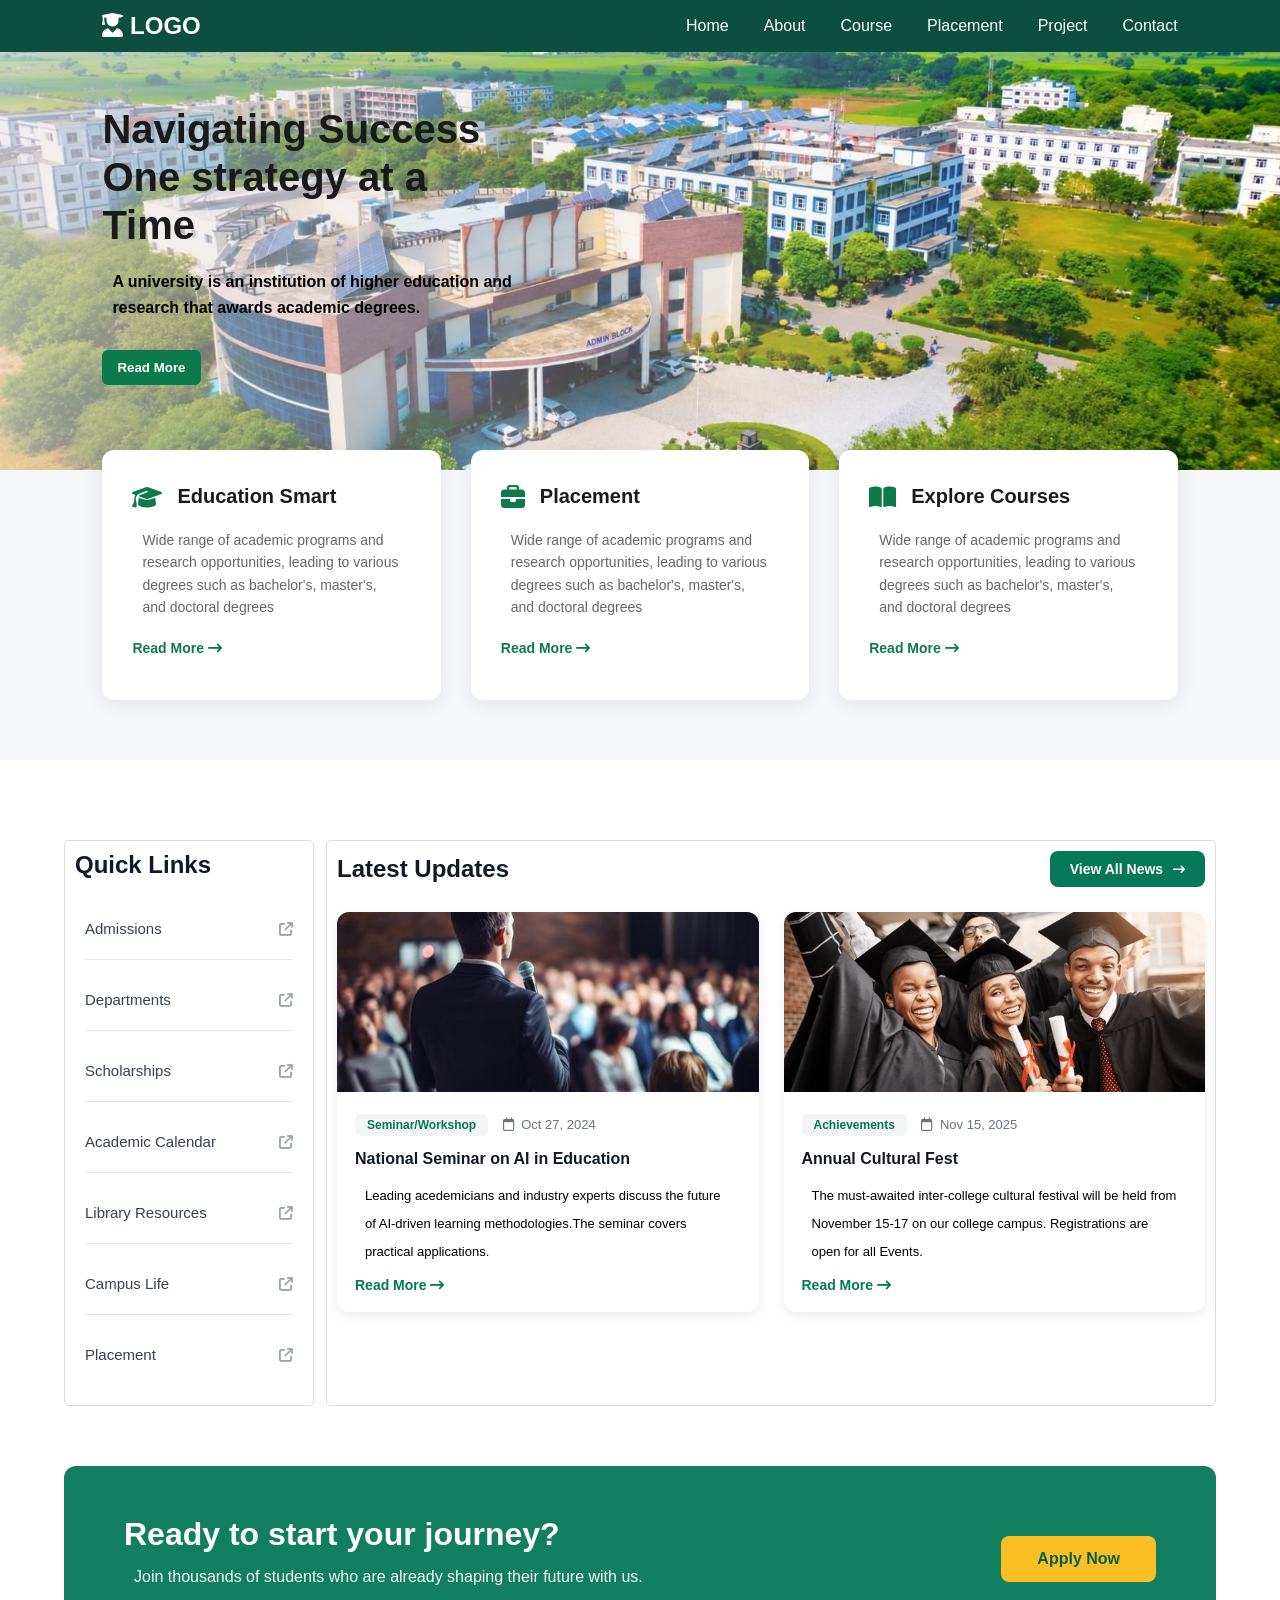
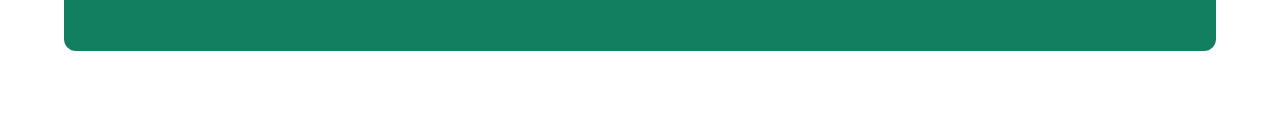
==== index.html @ 7f3f167f "initial" ====
<!DOCTYPE html>
<html lang="en">

<head>
    <meta charset="UTF-8">
    <meta name="viewport" content="width=device-width, initial-scale=1.0">
    <link rel="stylesheet" href="https://cdnjs.cloudflare.com/ajax/libs/font-awesome/6.5.1/css/all.min.css">
    <title>Home - Education</title>
    <link rel="stylesheet" href="styles.css">
</head>

<body>
    <!-- Header -->
    <div class="container">
        <div class="header-content">
            <a href="index.html" class="logo"><i class="fa-solid fa-user-graduate"></i> LOGO</a>
            <input type="checkbox" id="menu" class="menu-card">
            <label for="menu" class="menu-icon">
                <i class="fa-solid fa-bars"></i>
            </label>
            <nav class="nav-menu">
                <a href="index.html">Home</a>
                <a href="about.html">About</a>
                <a href="course.html">Course</a>
                <a href="placement.html">Placement</a>
                <a href="project.html">Project</a>
                <a href="contact.html">Contact</a>
            </nav>
        </div>
    </div>
    <!-- Hero Section -->
    <section class="hero">
        <div class="hero-content">
            <h1>Navigating Success<br>One strategy at a<br>Time</h1>
            <p>A university is an institution of higher education and research that awards academic degrees.</p>
            <button class="btn">Read More</button>
        </div>
    </section>

    <!-- Feature Cards -->
    <section class="features-1">
        <div class="features-container-1">
            <div class="card-1">
                <div class="card-icon">
                    <i class="fa-solid fa-graduation-cap"></i>
                    <h3>Education Smart</h3>
                </div>
                <p>Wide range of academic programs and research opportunities, leading to various degrees such as
                    bachelor's, master's, and doctoral degrees</p>
                <a href="#" class="card-link">Read More <i class="fa-solid fa-long-arrow-right"></i></a>
            </div>

            <div class="card-1">
                <div class="card-icon">
                    <i class="fa-solid fa-briefcase"></i>
                    <h3>Placement</h3>
                </div>
                <p>Wide range of academic programs and research opportunities, leading to various degrees such as
                    bachelor's, master's, and doctoral degrees</p>
                <a href="#" class="card-link">Read More <i class="fa-solid fa-long-arrow-right"></i></a>
            </div>

            <div class="card-1">
                <div class="card-icon">
                    <i class="fa-solid fa-book-open"></i>
                    <h3>Explore Courses</h3>
                </div>
                <p>Wide range of academic programs and research opportunities, leading to various degrees such as
                    bachelor's, master's, and doctoral degrees</p>
                <a href="#" class="card-link">Read More <i class="fa-solid fa-long-arrow-right"></i></a>
            </div>
        </div>
    </section>

    <!-- Quick Links & Latest Updates Section -->
    <section class="updates-section">
        <div class="updates-wrapper">
            <!-- Left: Quick Links -->
            <div class="quicklinks-box">
                <h3>Quick Links</h3>
                <ul class="quicklinks-list">
                    <li>
                        <a href="#">
                            <span>Admissions</span>
                            <i class="fa-solid fa-arrow-up-right-from-square"></i>
                        </a>
                    </li>
                    <li>
                        <a href="#">
                            <span>Departments</span>
                            <i class="fa-solid fa-arrow-up-right-from-square"></i>
                        </a>
                    </li>
                    <li>
                        <a href="#">
                            <span>Scholarships</span>
                            <i class="fa-solid fa-arrow-up-right-from-square"></i>
                        </a>
                    </li>
                    <li>
                        <a href="#">
                            <span>Academic Calendar</span>
                            <i class="fa-solid fa-arrow-up-right-from-square"></i>
                        </a>
                    </li>
                    <li>
                        <a href="#">
                            <span>Library Resources</span>
                            <i class="fa-solid fa-arrow-up-right-from-square"></i>
                        </a>
                    </li>
                    <li>
                        <a href="#">
                            <span>Campus Life</span>
                            <i class="fa-solid fa-arrow-up-right-from-square"></i>
                        </a>
                    </li>
                    <li>
                        <a href="#">
                            <span>Placement</span>
                            <i class="fa-solid fa-arrow-up-right-from-square"></i>
                        </a>
                    </li>
                </ul>
            </div>

            <!-- Right: Latest Updates -->
            <div class="updates-box">
                <div class="updates-header">
                    <h3>Latest Updates</h3>
                    <a href="#" class="view-all-btn">
                        View All News <i class="fa-solid fa-long-arrow-right"></i>
                    </a>
                </div>

                <div class="news-cards">
                    <!-- Card 1 -->
                    <div class="news-card">
                        <img src="./assets/Upd img3.jpg" alt="Event">
                        <div class="news-content">
                            <span class="news-tag">Seminar/Workshop</span>
                            <span class="news-date">
                                <i class="fa-regular fa-calendar"></i> Oct 27, 2024
                            </span>
                            <h4>National Seminar on AI in Education</h4>
                            <p>Leading acedemicians and industry experts discuss the future of AI-driven learning
                                methodologies.The seminar covers practical applications.</p>
                            <a href="#" class="read-more">Read More <i class="fa-solid fa-long-arrow-right"></i></a>
                        </div>
                    </div>

                    <!-- Card 2 -->
                    <div class="news-card">
                        <img src="./assets/Upd img2.webp" alt="Achievements">
                        <div class="news-content">
                            <span class="news-tag">Achievements</span>
                            <span class="news-date">
                                <i class="fa-regular fa-calendar"></i> Nov 15, 2025
                            </span>
                            <h4>Annual Cultural Fest</h4>
                            <p>The must-awaited inter-college cultural festival will be held from November 15-17 on our
                                college campus. Registrations are open for all Events.</p>
                            <a href="#" class="read-more">Read More <i class="fa-solid fa-long-arrow-right"></i></a>
                        </div>
                    </div>
                </div>
            </div>
        </div>

        <!-- Bottom CTA Banner -->
        <div class="cta-banner">
            <div class="cta-content">
                <h2>Ready to start your journey?</h2>
                <p>Join thousands of students who are already shaping their future with us.</p>
            </div>
            <button class="btn-apply-now">Apply Now</button>
        </div>
    </section>
</body>

</html>
---- styles.css ----
* {
  margin: 0;
  padding: 0;
  box-sizing: border-box;
  font-family: 'Segoe UI', Tahoma, Geneva, Verdana, sans-serif;
}

body {
  background: #f5f7fa;
}

/* Overall Container */
.container {
  background: #fff;
  box-shadow: 0 2px 10px rgba(0, 0, 0, 0.05);
  position: sticky;
  top: 0;
  z-index: 15;
  padding-bottom:20px;
}

/* Common Styles for all pages */
.header-content {
  display: flex;
  justify-content: space-between;
  align-items: center;
  position:fixed;
  z-index:999;
  background-color:#0d4f3f;
  width:100%;
  padding: 12px 8%;
  margin: 0 auto;
}

.logo {
  font-size: 24px;
  font-weight: 700;
  color: white;
  text-decoration: none;
}

.menu-card {
  display: none;
}

.nav-menu {
  display: flex;
  gap: 35px;
}

.nav-menu a {
  text-decoration: none;
  color: white;
  font-weight: 500;
  transition: 0.3s;
}

.nav-menu a:hover {
  color: rgb(255, 255, 110);
}

.menu-icon {
  display: none;
  font-size: 24px;
  color: white;
  cursor: pointer;
}

.header-btn,
.btn {
  background: #0d7a4d;
  color: white;
  padding: 10px 15px;
  border: none;
  border-radius: 6px;
  font-weight: 600;
  cursor: pointer;
  transition: 0.3s;
}

.header-btn:hover,
.btn:hover {
  background: #0a5d3b;
  transform: translateY(-2px);
}

/* ======================  HomePage-Styles  =======================*/
.hero {
  position: relative;
  height: 450px;
  background-image: url("./assets/College bgimg.jpeg");
  background-size: cover;
  background-position: center;
  display: flex;
  align-items: center;
  padding: 0 8%;
}

.hero::before {
  content: '';
  position: absolute;
  top: 0;
  left: 0;
  right: 0;
  bottom: 0;
  background: linear-gradient(90deg, rgba(238, 230, 230, 0.653) 0%, #e6dede79 20%, rgba(255, 255, 255, 0) 100%);
}

.hero-content {
  position: relative;
  max-width: 550px;
  z-index: 2;
}

.hero h1 {
  font-size: 40px;
  line-height: 1.2;
  color: #1a1a1a;
  margin-bottom: 20px;
  font-weight: 800;
}

.hero p {
  width: 80%;
  font-size: 16px;
  color: black;
  font-weight: bold;
  margin-bottom: 30px;
  line-height: 1.6;
}

.features-1 {
  padding: 60px 8%;
  margin-top: -80px;
  position: relative;
  z-index: 3;
}

.features-container-1 {
  display: grid;
  grid-template-columns: repeat(3, 1fr);
  gap: 30px;
  max-width: 1400px;
  margin: 0 auto;
}

.card-1 {
  background: white;
  padding: 35px 30px;
  min-height: 250px;
  border-radius: 12px;
  box-shadow: 0 5px 20px rgba(0, 0, 0, 0.08);
  transition: 0.3s;
}

.card-1:hover {
  transform: translateY(-8px);
  box-shadow: 0 10px 30px rgba(0, 0, 0, 0.12);
}

.card-icon {
  margin-bottom: 20px;
  display: flex;
  gap: 15px;
}

.card-icon i {
  font-size: 24px;
  color: #0d7a4d;
}

.card-1 h3 {
  font-size: 20px;
  color: #1a1a1a;
  font-weight: 700;
}

.card-1 p {
  font-size: 14px;
  color: #666;
  line-height: 1.6;
  margin-bottom: 20px;
}

.card-link {
  color: #0d7a4d;
  text-decoration: none;
  font-weight: 600;
  font-size: 14px;
}

.updates-section {
  padding: 80px 5%;
  background: white;
}

.updates-wrapper {
  max-width: 1300px;
  margin: 0 auto 60px;
  display: flex;
  gap: 12px;
}

.quicklinks-box {
  width: 250px;
  padding: 10px;
  border: 1px solid gainsboro;
  border-radius: 5px;
}

.quicklinks-box h3 {
  font-size: 24px;
  font-weight: 700;
  color: #111827;
  margin-bottom: 20px;
}

.quicklinks-list {
  list-style: none;
  padding: 0;
  margin: 0;
}

.quicklinks-list li {
  border-bottom: 1px solid #e5e7eb;
}

.quicklinks-list li:last-child {
  border-bottom: none;
}

.quicklinks-list a {
  display: flex;
  justify-content: space-between;
  align-items: center;
  padding: 16px 0;
  text-decoration: none;
  color: #374151;
  font-size: 15px;
  font-weight: 500;
  transition: 0.3s;
}

.quicklinks-list a:hover {
  color: #047857;
  padding-left: 8px;
}

.quicklinks-list a i {
  font-size: 14px;
  color: #9ca3af;
  transition: 0.3s;
}

.quicklinks-list a:hover i {
  color: #047857;
}

.updates-box {
  flex: 1;
  border: 1px solid gainsboro;
  border-radius: 5px;
  padding: 10px;
}

.updates-header {
  display: flex;
  justify-content: space-between;
  align-items: center;
  margin-bottom: 25px;
}

.updates-header h3 {
  font-size: 24px;
  font-weight: 700;
  color: #111827;
}

.view-all-btn {
  background: #047857;
  color: white;
  padding: 10px 20px;
  border-radius: 8px;
  text-decoration: none;
  font-size: 14px;
  font-weight: 600;
  transition: 0.3s;
}

.view-all-btn:hover {
  background: #065f46;
}

.view-all-btn i {
  margin-left: 6px;
  font-size: 12px;
}

.news-cards {
  display: flex;
  gap: 25px;
}

.news-card {
  flex: 1;
  border-radius: 12px;
  overflow: hidden;
  box-shadow: 0 4px 12px rgba(0, 0, 0, 0.08);
  transition: 0.3s;
}

.news-card:hover {
  transform: translateY(-5px);
  box-shadow: 0 8px 20px rgba(0, 0, 0, 0.12);
}

.news-card img {
  width: 100%;
  height: 180px;
  object-fit: cover;
}

.news-content {
  padding: 18px;
}

.news-tag {
  display: inline-block;
  background: #f3f4f6;
  color: #047857;
  padding: 4px 12px;
  border-radius: 6px;
  font-size: 12px;
  font-weight: 600;
  margin-right: 10px;
}

.news-date {
  font-size: 13px;
  color: #6b7280;
}

.news-date i {
  margin-right: 4px;
}

.news-content h4 {
  font-size: 16px;
  font-weight: 600;
  color: #111827;
  line-height: 1.4;
  margin: 12px 0;
}

.news-content p {
  font-size: 13px;
  margin-bottom: 10px;
}

.read-more {
  color: #047857;
  text-decoration: none;
  font-size: 14px;
  font-weight: 600;
  transition: 0.3s;
}

.read-more:hover {
  color: #065f46;
}

.cta-banner {
  max-width: 1300px;
  margin: 0 auto;
  background: linear-gradient(rgba(4, 120, 87, 0.95), rgba(4, 120, 87, 0.95));
  padding: 50px 60px;
  border-radius: 12px;
  display: flex;
  justify-content: space-between;
  align-items: center;
}

.cta-content h2 {
  font-size: 32px;
  font-weight: 700;
  color: white;
  margin-bottom: 8px;
}

.cta-content p {
  font-size: 16px;
  color: rgba(255, 255, 255, 0.95);
}

.btn-apply-now {
  background: #fbbf24;
  color: #065f46;
  padding: 14px 36px;
  border: none;
  border-radius: 8px;
  font-size: 16px;
  font-weight: 700;
  cursor: pointer;
  white-space: nowrap;
  transition: 0.3s;
}

.btn-apply-now:hover {
  background: #f59e0b;
  transform: scale(1.05);
}

/* ======================  HomePage-Responsive  =======================*/
@media screen and (max-width: 992px) {
  .updates-wrapper {
    flex-direction: column;
  }

  .quicklinks-box {
    width: 100%;
  }

  .news-cards {
    flex-direction: column;
  }

  .cta-banner {
    flex-direction: column;
    text-align: center;
    gap: 25px;
    padding: 40px 30px;
  }

  .cta-content h2 {
    font-size: 28px;
  }
}

@media screen and (max-width: 576px) {
  .updates-section {
    padding: 60px 20px;
  }

  .updates-header {
    flex-direction: column;
    align-items: flex-start;
    gap: 15px;
  }

  .cta-content h2 {
    font-size: 24px;
  }

  .cta-content p {
    font-size: 14px;
  }
}

@media (max-width: 968px) {
  .nav-menu {
    display: block;
  }

  .nav-menu a {
    color:black;
    margin: 0 10px;
  }

  .menu-icon {
    display: none;
  }

  .header-btn {
    display: none;
  }

  .hero {
    height: 500px;
  }

  .hero h1 {
    font-size: 42px;
  }

  .features-container-1 {
    grid-template-columns: repeat(3, 1fr);
  }

  .features-1 {
    margin-top: 0;
  }
}

@media (max-width: 768px) {
  .nav-menu {
    position: fixed;
    top: 15.6%;
    right: -100%;
    width: 70%;
    background-color: #fff;
    padding: 20px;
    box-shadow: -5px 0 15px rgb(0, 0, 0, 0.1);
    display: flex;
    flex-direction: column;
    align-items: flex-start;
    border-radius: 10px;
    gap: 20px;
    transition: right 0.4s ease;
    z-index: 999;
  }

  .nav-menu a {
    margin: auto;
  }

  .menu-icon {
    display: block;
  }

  .menu-card:checked~.nav-menu {
    right: 0;
  }

  .header-content {
    padding: 15px 5%;
  }

  .logo {
    font-size: 20px;
  }

  .hero {
    height: 450px;
    padding: 0 5%;
  }

  .hero::before {
    background: linear-gradient(90deg, rgba(251, 246, 246, 0.3) 0%, rgba(239, 234, 234, 0.432) 10%, rgba(255, 255, 255, 0.5) 30%);
  }

  .hero h1 {
    font-size: 32px;
  }

  .hero p {
    font-size: 14px;
  }

  .btn {
    padding: 10px 24px;
    font-size: 14px;
  }

  .features-1 {
    padding: 40px 5%;
  }

  .features-container-1 {
    grid-template-columns: 1fr;
    gap: 20px;
  }

  .card-1 {
    padding: 25px 20px;
  }

  .card-icon {
    width: 200px;
  }

  .card-1 h3 {
    font-size: 18px;
  }
}

@media (max-width: 480px) {
  .hero {
    height: 400px;
  }

  .hero h1 {
    font-size: 28px;
    margin-bottom: 15px;
  }

  .hero p {
    margin-bottom: 20px;
  }

  .card-icon {
    width: 45px;
    height: 45px;
  }

  .card-icon i {
    font-size: 20px;
  }
}

/* ************************************************************************************ */
/* *********************************************************************************** */

/* ======================  AboutPage-Styles  =======================*/
.about-hero {
  height: 280px;
  background: url('./assets/abt(bg)-img.jpeg') center/cover;
  position: relative;
}

.about-overlay {
  background: rgba(0, 0, 0, .45);
  width: 100%;
  height: 100%;
  padding: 80px 50px;
  color: white;
}

.about-overlay h1 {
  font-size: 45px;
  margin-bottom: 10px;
}

.about-overlay p {
  font-size: 15px;
}

.about-cont {
  min-height: 200px;
  width: 90%;
  margin: 20px auto;
  display: flex;
  align-items: center;
  gap: 4%;
  padding: 20px;
}

.abt-left {
  flex: 1;
  padding: 10px;
  color: black;
}

.abt-left h1 {
  width: 85%;
  font-size: 30px;
  margin-bottom: 15px;
  color: #0d7a4d;
}

.abt-txt1 {
  font-size: 14px;
  font-weight: 600;
  margin-bottom: 8px;
}

.abt-txt {
  font-size: 14px;
  line-height: 1.6;
  margin-bottom: 10px;
}

.abt-txt1 i {
  color: #0d7a4d;
  margin-right: 10px;
}

.abt-right {
  flex: 1;
}

.abt-right img {
  width: 100%;
  display: block;
  height: 300px;
  border-radius: 8px;
}

.abt-card {
  background-color: #0d5540;
  padding: 15px 20px;
  padding-bottom: 20px;
  border-radius: 12px;
  margin: 20px auto;
  width: 90%;
}

.abt-card h1 {
  color: #fff;
  font-size: 25px;
  text-align: center;
  margin-bottom: 10px;
  font-weight: 500;
  grid-column: 1 / -1;
}

.abt-card {
  display: grid;
  grid-template-columns: repeat(4, 1fr);
  gap: 10px;
}

.abt-card1,
.abt-card2,
.abt-card3,
.abt-card4 {
  background: rgba(255, 255, 255, 0.1);
  padding: 15px;
  border-radius: 8px;
  text-align: center;
  color: #fff;
  display: flex;
}

.abt-i {
  display: flex;
  justify-content: center;
  align-items: center;
  height: 50px;
  width: 50px;
  background-color: rgba(255, 255, 255, 0.171);
  border-radius: 50%;
  margin-right: 20px;
}

.abt-card1,
.abt-card2,
.abt-card3,
.abt-card4 {
  transition:transform 0.5s ease;
}

.abt-card1:hover,
.abt-card2:hover,
.abt-card3:hover,
.abt-card4:hover{
background-color: #1a5c4e;
transform:scale(0.9);

}

.abt-card1 i,
.abt-card2 i,
.abt-card3 i,
.abt-card4 i {
  font-size: 24px;
  display: block;
}

.abt-card1 h3,
.abt-card2 h3,
.abt-card3 h3,
.abt-card4 h3 {
  color: yellow;
  font-size: 22px;
  margin: 0px;
}

.abt-card1 p,
.abt-card2 p,
.abt-card3 p,
.abt-card4 p {
  font-size: 13px;
  margin: 0;
  opacity: 0.9;
}

.about-content3 {
  width: 90%;
  min-height: 250px;
  margin: auto;
  display: flex;
  padding: 20px;
  gap: 10px;
  align-items: flex-start;
}

.about-content3 h1 {
  margin-bottom: 15px;
  font-size: 25px;
}

.abt-left1 {
  flex: 1;
}

.abt-right1 {
  flex: 2.5;
  display: grid;
  grid-template-columns: repeat(3, 1fr);
  gap: 10px;
}

.img1,
.img2,
.img3 {
  width: 100%;
  height: auto;
  margin: 0px;
  background-color: gainsboro;
  border-radius: 10px;
  overflow: hidden;
}

.img1 p,
.img2 p,
.img3 p {
  margin-left: 10px;
  margin-bottom: 10px;
  font-weight: 600;
  text-align: center;
}

.img1 img,
.img2 img,
.img3 img {
  border-top-right-radius: 10px;
  border-top-left-radius: 10px;
  height: 180px;
  width: 100%;
  object-fit: cover;
  display: block;
  transition:transform 0.5s ease;
}
.img1 img:hover,
.img2 img:hover,
.img3 img:hover {
   transform:scale(1.03);
}
/* ======================  AboutPage-Responsive  =======================*/
@media screen and (max-width: 992px) {
  .about-cont {
    gap: 25px;
    padding: 15px;
  }

  .abt-left h1 {
    width: 100%;
    font-size: 26px;
  }

  .abt-right img {
    height: 250px;
  }

  .about-content3 {
    gap: 20px;
  }

  .abt-left1 {
    width: 35%;
  }

  .abt-right1 {
    width: 65%;
    grid-template-columns: repeat(3, 1fr);
  }

  .img1,
  .img2,
  .img3 {
    width: 100%;
    margin: 0;
  }

  .abt-card {
    grid-template-columns: repeat(2, 1fr);
  }

  .abt-card h1 {
    font-size: 18px;
  }
}

@media screen and (max-width: 768px) {
  .about-hero {
    height: 220px;
  }

  .about-overlay {
    padding: 50px 25px;
  }

  .about-overlay h1 {
    margin-top:40px;
    font-size: 32px;
  }

  .about-cont {
    flex-direction: column;
    gap: 20px;
    width: 95%;
  }

  .abt-left,
  .abt-right {
    flex: none;
    width: 100%;
  }

  .abt-left h1 {
    width: 100%;
    font-size: 24px;
    text-align: center;
  }

  .abt-txt,
  .abt-txt1 {
    font-size: 13px;
  }

  .abt-right img {
    height: auto;
  }

  .about-content3 {
    flex-direction: column;
    width: 95%;
    padding: 15px;
  }

  .abt-left1,
  .abt-right1 {
    width: 100%;
  }

  .abt-left1 {
    margin-bottom: 20px;
  }

  .abt-left1 h1 {
    font-size: 22px;
    text-align: center;
  }

  .abt-right1 {
    grid-template-columns: 1fr;
    gap: 15px;
  }

  .img1,
  .img2,
  .img3 {
    width: 100%;
    height: auto;
  }

  .img1 img,
  .img2 img,
  .img3 img {
    height: 200px;
    object-fit: cover;
  }
}

@media screen and (max-width: 480px) {
  .about-content3 h1 {
    font-size: 20px;
  }

  .abt-txt1 {
    font-size: 13px;
  }

  .img1 img,
  .img2 img,
  .img3 img {
    height: 180px;
  }

  .abt-card {
    grid-template-columns: 1fr;
    padding: 20px 15px;
  }

  .abt-card h1 {
    font-size: 16px;
  }

  .abt-card1 h3,
  .abt-card2 h3,
  .abt-card3 h3,
  .abt-card4 h3 {
    font-size: 20px;
  }

  .about-cont {
    padding: 10px;
    margin: 10px auto;
  }

  .abt-left {
    padding: 5px;
  }

  .abt-left h1 {
    width: 100%;
    font-size: 22px;
  }
}

/* ******************************************************************************* */
/* ****************************************************************************** */

/* ======================  CoursePage-Styles  =======================*/
.course-hero {
  height: 280px;
  background: url('./assets/course img2.jpeg') top/cover;
  position: relative;
}

.course-overlay {
  background: rgba(0, 0, 0, .45);
  width: 100%;
  height: 100%;
  padding: 80px 50px;
  color: white;
}

.course-overlay h1 {
  font-size: 45px;
  margin-bottom: 10px;
}

.course-overlay p {
  font-size: 15px;
}

.features {
  display: grid;
  grid-template-columns: repeat(4, 1fr);
  gap: 20px;
  padding: 30px;
}

.feature-box {
  background: rgb(247, 243, 243);
  border: 1px solid #eee;
  text-align: center;
  padding: 25px;
  border-radius: 10px;
}

.feature-box i {
  color: #00695c;
  font-size: 28px;
  margin-bottom: 15px;
}

.categories {
  padding: 0 30px 30px;
}

.categories h2 {
  margin-bottom: 25px;
}

.course-grid {
  display: grid;
  grid-template-columns: repeat(4, 1fr);
  gap: 20px;
}

.course-card {
  border: 1px solid #ececec;
  border-radius: 12px;
  padding: 25px;
  transition: all 0.3s ease;
  background: rgb(248, 245, 245);
}

.course-card:hover{
  transform:translateY(-8px);
  box-shadow:0 8px 25px rgba(10, 61, 50, 0.15);
  border:2px solid #076250;
}

.course-card i {
  color: #00796b;
  font-size: 30px;
  margin-bottom: 20px;
  transition:transform 0.4s;
}

.course-card i:hover{
  transform:rotate(10deg) scale(1.1);
  color:#f4d03f;
}
.course-card h3 {
  margin-bottom: 10px;
}

.course-card p {
  color: #666;
  margin-bottom: 20px;
}

.course-card span {
  color: #00796b;
  font-weight: bold;
}

.course-card span i {
  font-size: 15px;
}

.benefits {
  margin: 0 30px 30px;
  background: #f8f8f8;
  padding: 25px;
  border-radius: 15px;
}

.benefits h2 {
  margin-bottom: 25px;
}

.benefit-content {
  display: flex;
  gap: 40px;
  align-items: center;
}

.benefit-image img {
  width: 450px;
  border-radius: 10px;
}

.benefit-text ul {
  list-style: none;
}

.benefit-text li {
  margin-bottom: 18px;
  font-size: 18px;
}

.benefit-text li i {
  margin-right: 5px;
  color: #065f46;
}

.benefit-text button {
  margin-top: 20px;
  background: #ffc928;
  color: #065f46;
  border: none;
  padding: 12px 28px;
  border-radius: 8px;
  font-weight: bold;
  cursor: pointer;
  transition:transform 0.5s ease;
}

.benefit-text button:hover{
  transform:scale(1.05);
}
/* ======================  CoursePage-Responsive  =======================*/
@media(max-width:992px) {

  .features,
  .course-grid {
    grid-template-columns: repeat(2, 1fr);
  }

  .benefit-content {
    flex-direction: column;
  }

  .benefit-image img {
    width: 100%;
  }
}

@media(max-width:768px) {
  .course-hero {
    height: 220px;
  }

  .course-overlay {
    padding: 50px 25px;
  }

  .course-overlay h1 {
    margin-top:40px;
    font-size: 32px;
  }

  header {
    flex-direction: column;
    gap: 20px;
  }

  nav {
    flex-wrap: wrap;
    justify-content: center;
  }

  .features,
  .course-grid {
    grid-template-columns: 1fr;
  }
}

/* ************************************************************************** */
/* **************************************************************************** */

/* ======================  PlacementPage-Styles  =======================*/
.place-hero {
  height: 280px;
  background: url('./assets/placement img1.jpeg') top/cover;
  position: relative;
}

.place-overlay {
  background: rgba(0, 0, 0, .45);
  width: 100%;
  height: 100%;
  padding: 80px 50px;
  color: white;
}

.place-overlay h1 {
  font-size: 45px;
  margin-bottom: 10px;
}

.place-overlay p {
  font-size: 15px;
}

.features1 {
  display: grid;
  grid-template-columns: repeat(4, 1fr);
  gap: 10px;
  padding: 30px;
}

.feature-box1 {
  background: rgb(247, 243, 243);
  border: 1px solid #eee;
  text-align: center;
  padding: 25px;
  border-radius: 10px;
}

.feature-box1 i {
  color: #00695c;
  font-size: 28px;
  margin-bottom: 15px;
}

.placement-card {
  width: 90%;
  margin: auto;
  margin-top: 20px;
  margin-bottom: 20px;
  min-height: 300px;
  display: flex;
}

.placement1 {
  flex: 1;
}

.placement1 ul {
  list-style: none;
}

.placement1 h1,
li,
p {
  margin: 10px;
  line-height: 28px;
}

.placement1 li>i {
  color: #065f46;
}

.placement2 {
  flex: 1;
  border: 1px solid gray;
  border-radius: 8px;
  padding: 15px;
}

.placement2 h1 {
  font-size: 20px;
  font-weight: 600;
  margin-bottom: 16px;
  color: #1a1a1a;
  font-family: 'Poppins', sans-serif;
}

.cards-wrapper {
  display: grid;
  grid-template-columns: repeat(3, 1fr);
  gap: 16px;
}

.placement2-cards {
  border: 1px solid #e0e0e0;
  border-radius: 8px;
  padding: 20px;
  background: #fff;
  height: 70px;
  display: flex;
  align-items: center;
  justify-content: center;
  transition: all 0.3s ease;
}

.placement2-cards:hover {
  border-color: #7b61ff;
  box-shadow: 0 4px 12px rgba(123, 97, 255, 0.12);
  transform: translateY(-3px);
}

.placement2-cards img {
  max-width: 100%;
  max-height: 38px;
  object-fit: contain;
}

/* =====================  PlacementPage-Responsive  ===================== */
@media (max-width: 992px) {
  .features1 {
    grid-template-columns: repeat(2, 1fr);
    gap: 15px;
    padding: 25px 20px;
  }

  .placement-card {
    flex-direction: column;
    gap: 25px;
    width: 95%;
  }

  .placement1 h1 {
    font-size: 22px;
  }

  .placement2 {
    width: 100%;
    padding: 15px;
  }
}

@media (max-width: 576px) {
  .place-hero {
    height: 220px;
  }

  .place-overlay {
    padding: 50px 25px;
  }

  .place-overlay h1 {
    margin-top:40px;
    font-size: 32px;
  }

  .features1 {
    grid-template-columns: 1fr;
    padding: 20px 15px;
    gap: 12px;
  }

  .feature-box1 {
    padding: 20px;
  }

  .feature-box1 i {
    font-size: 24px;
  }

  .placement-card {
    margin-top: 15px;
    margin-bottom: 15px;
  }

  .placement1 h1,
  .placement2 h1 {
    font-size: 20px;
  }

  .placement1 p {
    font-size: 14px;
    line-height: 24px;
  }

  .placement1 li {
    font-size: 14px;
  }

  .cards-wrapper {
    grid-template-columns: repeat(2, 1fr);
    gap: 10px;
  }

  .placement2-cards {
    padding: 12px;
    height: 60px;
  }

  .placement2-cards img {
    max-height: 28px;
  }
}

@media (max-width: 400px) {
  .cards-wrapper {
    gap: 8px;
  }

  .placement2-cards {
    height: 55px;
    padding: 10px;
  }
}

/* *****************************************************************************/
/* *****************************************************************************/

/* =================== Projectpage-Style ========================== */
.pro-hero {
  height: 280px;
  background: url('https://images.unsplash.com/photo-1523240795612-9a054b0db644?w=1400') center/cover;
  position: relative;
}

.pro-overlay {
  background: rgba(0, 0, 0, .45);
  width: 100%;
  height: 100%;
  padding: 80px 50px;
  color: white;
}

.pro-overlay h1 {
  font-size: 45px;
  margin-bottom: 10px;
}

.pro-overlay p {
  font-size: 15px;
}

.pro-section {
  padding: 40px;
}

.section-title {
  display: flex;
  justify-content: space-between;
  align-items: center;
  margin-bottom: 25px;
}

.section-title button {
  border: none;
  background: #eee;
  padding: 10px 20px;
  border-radius: 8px;
  color: rgb(17, 48, 17);
  font-weight: bold;
}

.pro-section h2 {
  margin-bottom: 25px;
}

.pro-grid {
  display: grid;
  grid-template-columns: repeat(3, 1fr);
  gap: 25px;
}

.pro-card {
  background: white;
  border-radius: 12px;
  overflow: hidden;
  box-shadow: 0 4px 12px rgba(0, 0, 0, .08);
}

.pro-card img {
  width: 100%;
  height: 220px;
  object-fit: cover;
}

.pro-card-content {
  padding: 15px;
}

.pro-card-content span {
  color: #777;
  font-size: 14px;
}

.pro-card-content h3 {
  margin-top: 8px;
  margin-bottom: 5px;
}

.pro-card-content p {
  color: #666;
}

/* ======================  ProjectPage-Responsive  =======================*/
@media(max-width:992px) {
  .pro-grid {
    grid-template-columns: repeat(3, 1fr);
  }
}

@media(max-width:768px) {
  .pro-grid {
    grid-template-columns: 1fr;
  }

  .pro-hero {
    height: 220px;
  }

  .pro-overlay {
    padding: 50px 25px;
  }

  .pro-overlay h1 {
    margin-top:40px;
    font-size: 32px;
  }

  .pro-section {
    padding: 20px;
  }
}

/* ******************************************************************************** */
/* ******************************************************************************** */


/* ========== ContactPage-Style ========== */
.contact-hero {
  height: 280px;
  background: url('./assets/cont(bg)-img.jpeg') center/cover;
  position: relative;
}

.contact-overlay {
  background: rgba(0, 0, 0, .45);
  width: 100%;
  height: 100%;
  padding: 80px 50px;
  color: white;
}

.contact-overlay h1 {
  font-size: 45px;
  margin-bottom: 10px;
}

.contact-overlay p {
  font-size: 15px;
}

.contact-section {
  padding: 60px 0;
  background: #f8f9fa;
}

.cont-container1 {
  width: 90%;
  margin: auto;
  padding: 20px;
}

.contact-grid {
  display: grid;
  grid-template-columns: repeat(2, minmax(0, 1fr));
  gap: 50px;
  align-items: start;
}

.contact-left,
.contact-right {
  width: 100%;
  min-width: 0;
}

.contact-left h2,
.contact-right h2 {
  font-size: 24px;
  font-weight: 700;
  margin-bottom: 24px;
  color: #212529;
}

.contact-form {
  display: flex;
  flex-direction: column;
  gap: 16px;
  margin-bottom: 40px;
}

.contact-form input,
.contact-form select,
.contact-form textarea {
  width: 100%;
  padding: 12px 16px;
  border: 1px solid #dee2e6;
  border-radius: 6px;
  font-size: 14px;
  font-family: 'Poppins', sans-serif;
  transition: 0.3s;
}

.contact-form textarea {
  resize: vertical;
}

.contact-form input:focus,
.contact-form select:focus,
.contact-form textarea:focus {
  outline: none;
  border: 2px solid #0a5d3b;
}

.submit-btn {
  background: #0a3d32;
  color: #fff;
  border: none;
  padding: 14px;
  border-radius: 6px;
  font-size: 15px;
  font-weight: 600;
  cursor: pointer;
  transition: 0.3s;
}

.submit-btn:hover {
  background: #0d4f3f;
}

.newsletter-box {
  background: #fff;
  padding: 24px;
  border-radius: 8px;
  box-shadow: 0 2px 10px rgba(0, 0, 0, 0.05);
}

.newsletter-box h3 {
  font-size: 18px;
  margin-bottom: 8px;
}

.newsletter-box p {
  font-size: 14px;
  color: #6c757d;
  margin-bottom: 16px;
}

.newsletter-form {
  display: flex;
  gap: 8px;
  flex-wrap: wrap;
}

.newsletter-form input {
  flex: 1;
  min-width: 200px;
  padding: 10px 14px;
  border: 1px solid #dee2e6;
  border-radius: 6px;
  font-size: 14px;
}

.newsletter-form input:focus {
  outline: none;
  border: 2px solid #0d4f3f;
}

.newsletter-form button {
  background: #0a3d32;
  color: #fff;
  border: none;
  padding: 10px 24px;
  border-radius: 6px;
  font-size: 14px;
  font-weight: 600;
  cursor: pointer;
  transition: 0.3s;
}

.newsletter-form button:hover {
  background: #0d4f3f;
}

.info-item {
  display: flex;
  align-items: center;
  gap: 14px;
  margin-bottom: 18px;
  font-size: 15px;
  word-break: break-word;
}

.info-item i {
  color: #0a3d32;
  font-size: 18px;
  min-width: 20px;
}

.location {
  margin: 32px 0;
}

.location h3 {
  font-size: 18px;
  margin-bottom: 16px;
}

.location iframe {
  width: 100%;
  height: 250px;
  border-radius: 8px;
  display: block;
}

.follow-us h3 {
  font-size: 18px;
  margin-bottom: 16px;
}

.social-icons {
  display: flex;
  gap: 12px;
  flex-wrap: wrap;
}

.social-icons a {
  width: 40px;
  height: 40px;
  background: #0a3d32;
  color: #fff;
  border-radius: 50%;
  display: flex;
  align-items: center;
  justify-content: center;
  text-decoration: none;
  transition: 0.3s;
}

.social-icons a:hover {
  background: #0d4f3f;
  transform: translateY(-3px);
}

.footer1 {
  width: 95%;
  margin: auto;
  background: #0a3d32;
  color: #fff;
  border-radius: 10px;
  padding: 30px 0px 0px; 
}

.foot-container {
  padding: 10px 30px;
}

.footer-grid {
  display: grid;
  grid-template-columns: repeat(4, 1fr);
  gap: 10px;
  margin-bottom: 40px;
}

.footer-col h4 {
  font-size: 16px;
  font-weight: 600;
  margin-bottom: 16px;
}

.footer-col a {
  display: block;
  color: #b0d4c3;
  text-decoration: none;
  font-size: 14px;
  margin-bottom: 10px;
  transition: 0.3s;
}

.footer-col a:hover {
  color: #fff;
}

.footer-col p {
  color: #b0d4c3;
  font-size: 14px;
  margin-bottom: 12px;
}

.footer-col img {
  width: 40px;
  height: 40px;
  object-fit: cover;
  border-radius: 50%;
}

.logo-icon{
  display: flex;
  align-items: center;
  gap: 12px;
  font-size:25px;
}

.logo-cont h3 {
  width:100px;
  height:50px;
  background-color: #1a1a1a;
  margin:0px;
}
.logo-cont{
  margin:0px;
}

.footer-newsletter {
  display: flex;
  gap: 8px;
}

.footer-newsletter input {
  flex: 1;
  width: 100%;
  padding: 10px 14px;
  border: 1px solid #1a5c4e;
  border-radius: 6px;
  background: #0d4f3f;
  color: #fff;
}

.footer-newsletter input::placeholder {
  color: #b0d4c3;
}

.footer-newsletter input:focus {
  outline: none;
  border: 2px solid #f4d03f;
}

.footer-newsletter button {
  background: #f4d03f;
  color: #0a3d32;
  border: none;
  padding: 10px 14px;
  border-radius: 6px;
  cursor: pointer;
  transition: 0.3s;
}

.footer-newsletter button:hover {
  transform: scale(1.05);
}

.footer-bottom {
  border-top: 1px solid #1a5c4e;
  padding: 15px 0;
  display: flex;
  justify-content: space-between;
  align-items: center;
  gap: 20px;
  color: #b0d4c3;
  font-size: 14px;
}

.footer-links {
  display: flex;
  gap: 24px;
}

.footer-links a {
  color: #b0d4c3;
  text-decoration: none;
}

.footer-links a:hover {
  color: #fff;
}

/* ======================  ContactPage-Responsive  =======================*/
@media (max-width:992px) {
  .cont-container1 {
    width: 95%;
    padding: 15px;
  }

  .contact-grid {
    grid-template-columns: 1fr;
    gap: 40px;
  }

  .contact-left h2,
  .contact-right h2 {
    font-size: 22px;
  }

  .footer {
    width: 95%;
  }

  .foot-container {
    padding: 10px 20px;
  }

  .footer-grid {
    grid-template-columns: repeat(2, minmax(0, 1fr));
    gap: 30px;
  }
}

@media (max-width:768px) {
  .contact-hero {
    height: 220px;
  }

  .contact-overlay {
    padding: 50px 25px;
  }

  .contact-overlay h1 {
    font-size: 32px;
    margin-top:40px;
  }

  .contact-section {
    padding: 40px 0;
  }

  .cont-container1 {
    width: 95%;
    padding: 10px;
  }

  .contact-left h2,
  .contact-right h2 {
    font-size: 20px;
    margin-bottom: 20px;
  }

  .contact-form {
    gap: 14px;
  }

  .newsletter-box {
    padding: 20px;
  }

  .location {
    margin: 25px 0;
  }

  .footer {
    width: 95%;
    padding-top: 40px;
  }

  .footer-grid {
    grid-template-columns: 1fr;
    gap: 25px;
  }

  .footer-bottom {
    flex-direction: column;
    text-align: center;
  }

  .footer-links {
    justify-content: center;
    flex-wrap: wrap;
  }
}

@media (max-width:576px) {

  .contact-form input,
  .contact-form select,
  .contact-form textarea {
    font-size: 13px;
    padding: 10px 14px;
  }

  .submit-btn {
    font-size: 14px;
    padding: 12px;
  }

  .newsletter-box {
    padding: 18px;
  }

  .newsletter-box h3 {
    font-size: 16px;
  }

  .newsletter-box p {
    font-size: 13px;
  }

  .newsletter-form {
    flex-direction: column;
  }

  .newsletter-form input {
    min-width: 100%;
  }

  .newsletter-form button {
    width: 100%;
    padding: 12px;
  }

  .footer {
    width: 100%;
    border-radius: 0;
    margin-bottom: 0;
  }

  .foot-container {
    padding: 10px 15px;
  }

  .footer-newsletter {
    flex-direction: column;
  }

  .footer-newsletter button {
    width: 100%;
  }

  .footer-links {
    flex-direction: column;
    gap: 8px;
  }

  .footer-bottom {
    font-size: 12px;
  }
}

@media (max-width:400px) {
  .contact-grid {
    gap: 30px;
  }

  .social-icons {
    gap: 10px;
  }

  .social-icons a {
    width: 34px;
    height: 34px;
    font-size: 13px;
  }

  .footer-col h4 {
    font-size: 15px;
  }

  .footer-col a {
    font-size: 13px;
  }
}

/* ******************************************************************************* */
/* ******************************************************************************* */
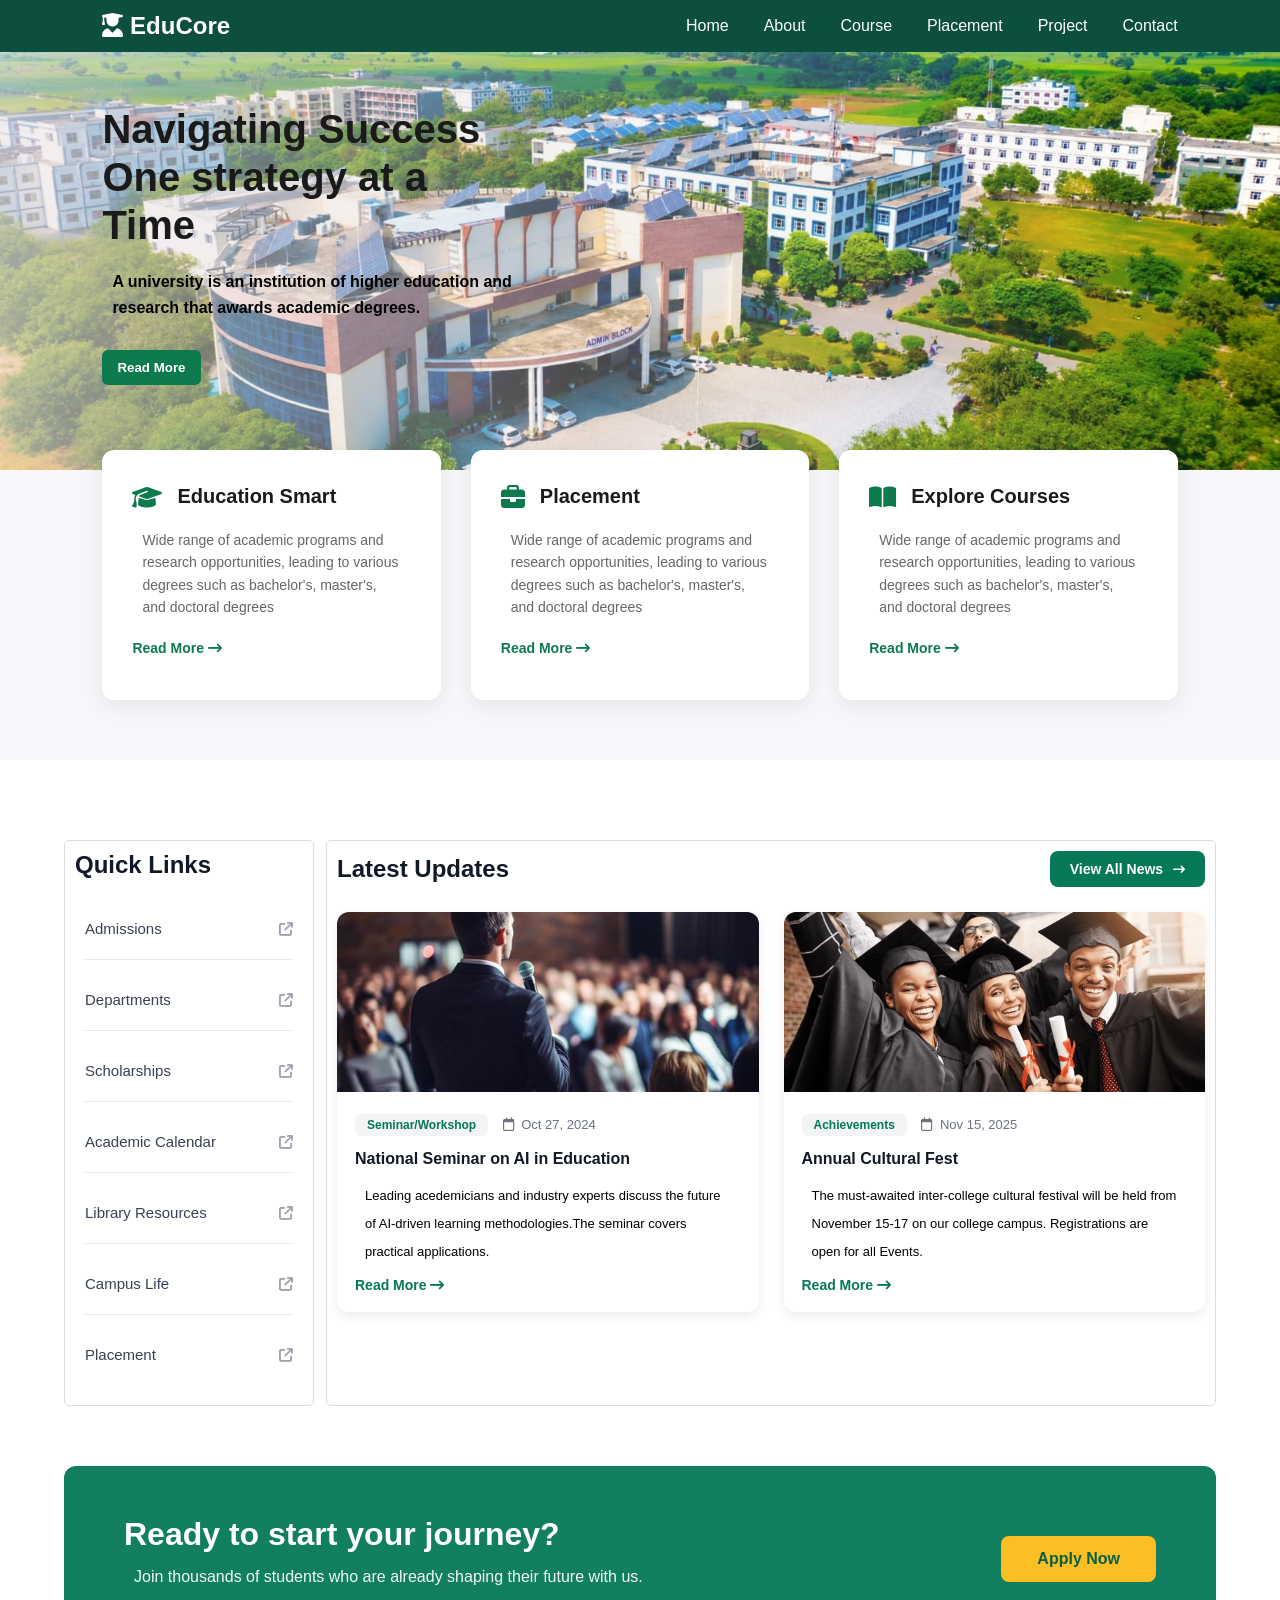
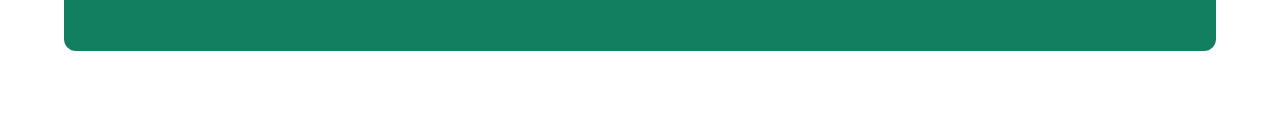
==== commit 4a263340: "Update index.html" ====
--- a/index.html
+++ b/index.html
@@ -13,7 +13,7 @@
     <!-- Header -->
     <div class="container">
         <div class="header-content">
-            <a href="index.html" class="logo"><i class="fa-solid fa-user-graduate"></i> LOGO</a>
+            <a href="index.html" class="logo"><i class="fa-solid fa-user-graduate"></i> EduCore</a>
             <input type="checkbox" id="menu" class="menu-card">
             <label for="menu" class="menu-icon">
                 <i class="fa-solid fa-bars"></i>
@@ -178,4 +178,4 @@
     </section>
 </body>
 
-</html>+</html>
